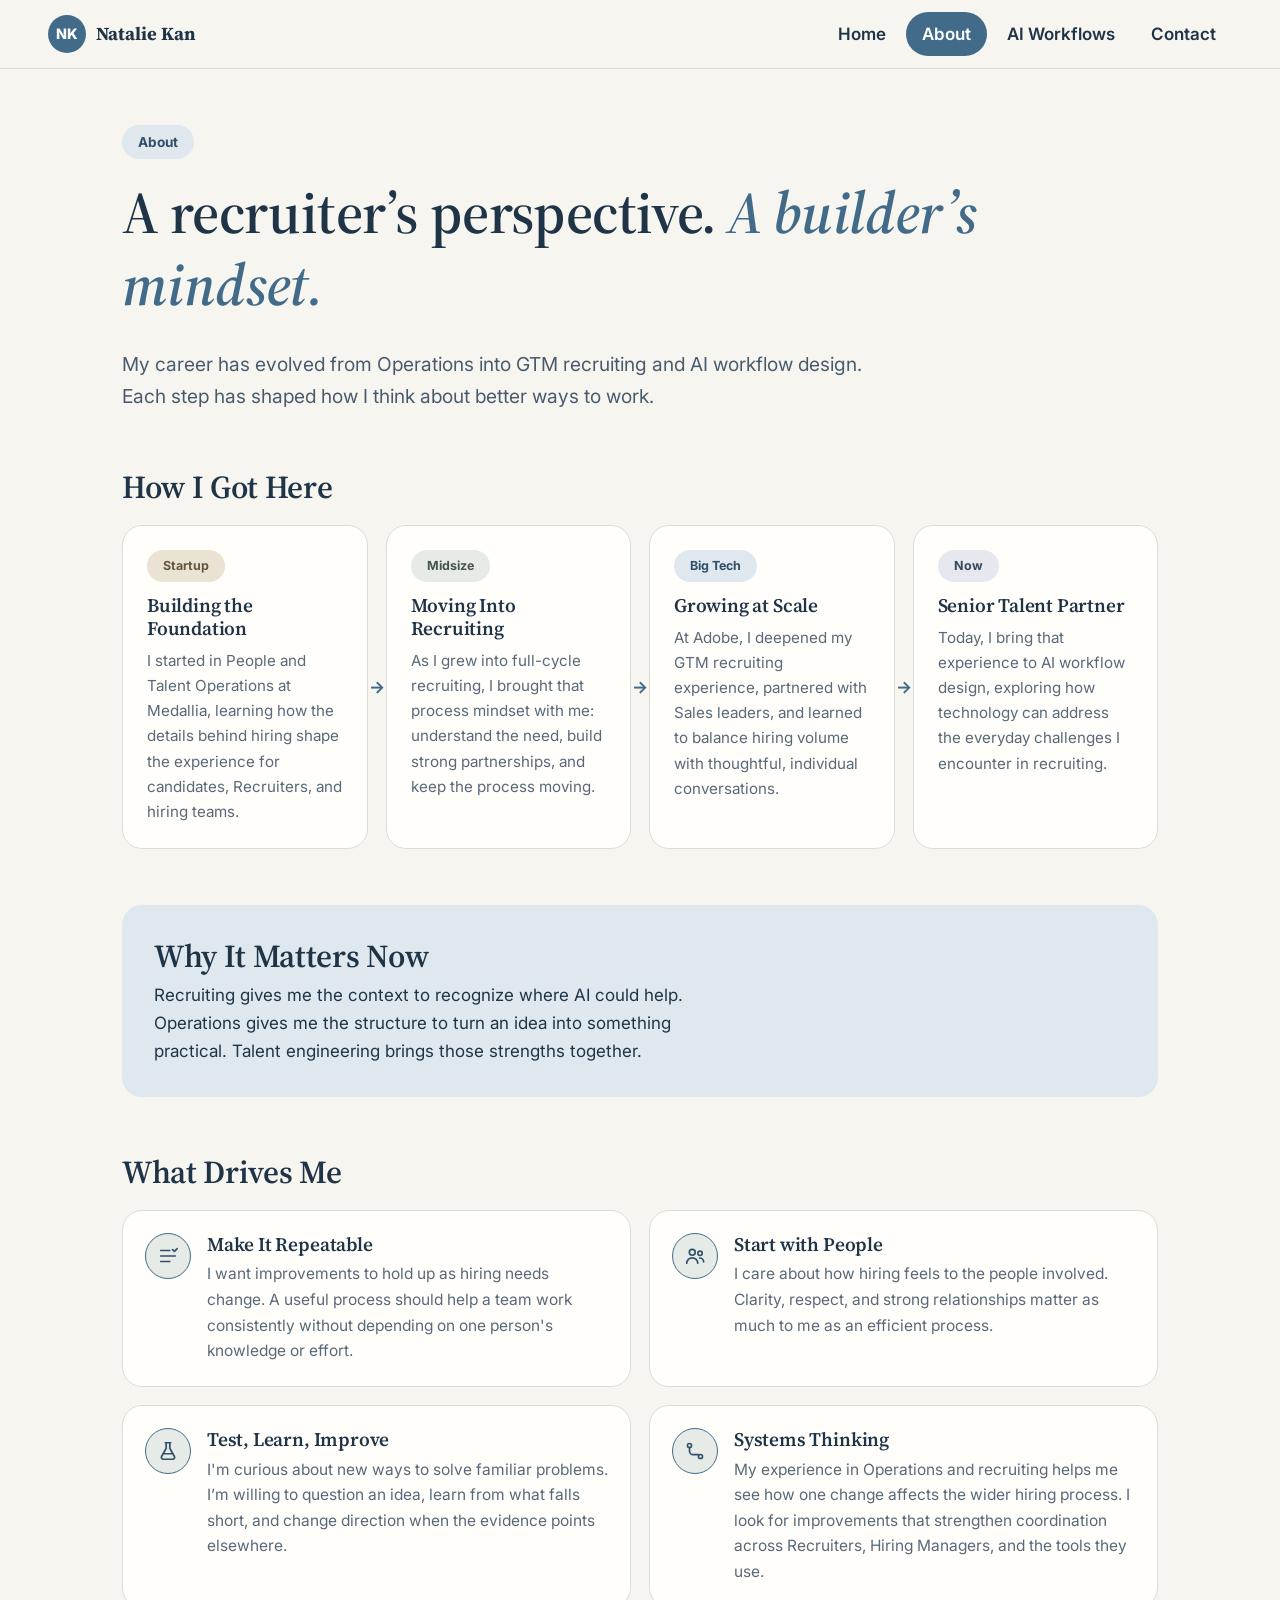
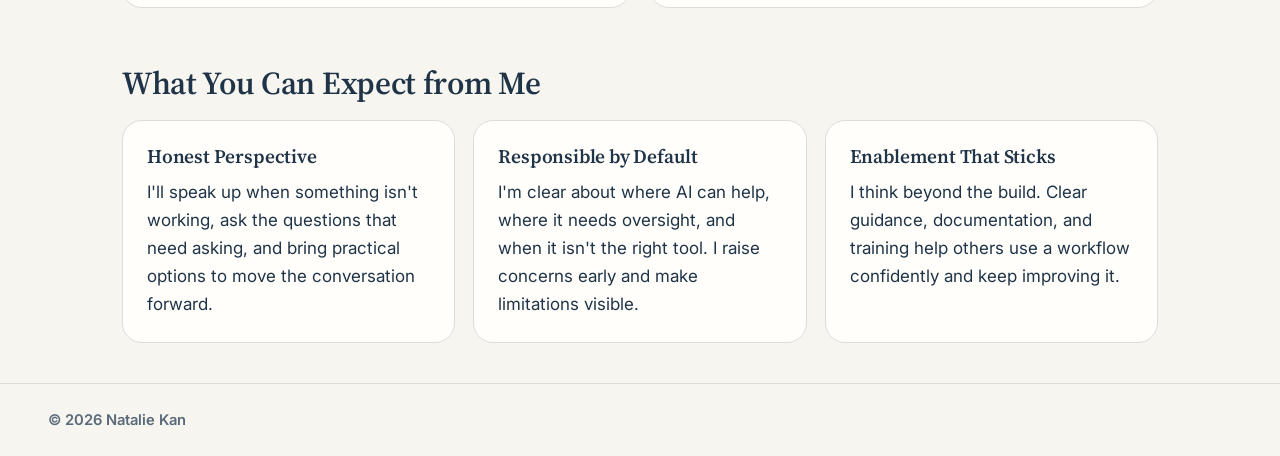
==== about.html @ 18d14772 "Add files via upload" ====
<!DOCTYPE html>
<html lang="en">
<head>
  <meta charset="utf-8">
  <meta name="viewport" content="width=device-width, initial-scale=1">
  <meta http-equiv="Content-Security-Policy" content="default-src 'none'; script-src 'sha256-a+ohD80d/8QOhUOA4mTrfms3q057b1ioPOe8fvslOIU='; style-src 'self'; img-src 'self' data:; font-src 'self' data:; connect-src 'none'; base-uri 'none'; form-action 'none'; object-src 'none'">
  <meta name="referrer" content="strict-origin-when-cross-origin">
  <title>About | Natalie Kan</title>
  <meta name="description" content="Meet Natalie Kan: a recruiter’s perspective and a builder’s mindset, with experience in Operations, GTM recruiting, and AI workflow design.">
  <meta property="og:type" content="website">
  <meta property="og:title" content="About | Natalie Kan">
  <meta property="og:description" content="Meet Natalie Kan: a recruiter’s perspective and a builder’s mindset, with experience in Operations, GTM recruiting, and AI workflow design.">
  <link rel="icon" href="data:image/svg+xml,%3Csvg%20xmlns%3D%22http%3A%2F%2Fwww.w3.org%2F2000%2Fsvg%22%20viewBox%3D%220%200%2064%2064%22%3E%3Crect%20width%3D%2264%22%20height%3D%2264%22%20rx%3D%2214%22%20fill%3D%22%23426B8A%22%2F%3E%3Ctext%20x%3D%2232%22%20y%3D%2243%22%20font-family%3D%22Arial%2Csans-serif%22%20font-weight%3D%22900%22%20font-size%3D%2230%22%20text-anchor%3D%22middle%22%20fill%3D%22%23FFFFFF%22%3ENK%3C%2Ftext%3E%3C%2Fsvg%3E">
  <link rel="stylesheet" href="style.css">
</head>
<body>
  <a class="skip" href="#main">Skip to content</a>
  <header class="top">
    <a class="logo" href="index.html" data-tab="home"><span class="logo-badge">NK</span><span class="logo-text">Natalie Kan</span></a>
    <nav class="tabs" aria-label="Main">
      <a href="index.html" data-tab="home">Home</a>
      <a href="about.html" data-tab="about" aria-current="page">About</a>
      <a href="ai-workflows.html" data-tab="workflows">AI Workflows</a>
      <a href="contact.html" data-tab="contact">Contact</a>
    </nav>
  </header>
  <main id="main">
    <section id="about" class="page" data-page="about" aria-labelledby="about-h">
      <span class="sticker s-coral">About</span>
      <h1 id="about-h">A recruiter’s perspective. <span class="hl">A builder’s mindset.</span></h1>
      <p class="lead">My career has evolved from Operations into GTM recruiting and AI workflow design. Each step has shaped how I think about better ways to work.</p>

      <h2 class="sec">How I Got Here</h2>
      <ol class="journey">
        <li class="card">
          <span class="sticker s-yellow">Startup</span>
          <h3>Building the Foundation</h3>
          <p>I started in People and Talent Operations at Medallia, learning how the details behind hiring shape the experience for candidates, Recruiters, and hiring teams.</p>
        </li>
        <li class="card">
          <span class="sticker s-teal">Midsize</span>
          <h3>Moving Into Recruiting</h3>
          <p>As I grew into full-cycle recruiting, I brought that process mindset with me: understand the need, build strong partnerships, and keep the process moving.</p>
        </li>
        <li class="card">
          <span class="sticker s-coral">Big Tech</span>
          <h3>Growing at Scale</h3>
          <p>At Adobe, I deepened my GTM recruiting experience, partnered with Sales leaders, and learned to balance hiring volume with thoughtful, individual conversations.</p>
        </li>
        <li class="card">
          <span class="sticker s-purple">Now</span>
          <h3>Senior Talent Partner</h3>
          <p>Today, I bring that experience to AI workflow design, exploring how technology can address the everyday challenges I encounter in recruiting.</p>
        </li>
      </ol>

      <div class="banner">
        <div>
          <h2>Why It Matters Now</h2>
          <p>Recruiting gives me the context to recognize where AI could help. Operations gives me the structure to turn an idea into something practical. Talent engineering brings those strengths together.</p>
        </div>
      </div>

      <h2 class="sec">What Drives Me</h2>
      <div class="drives">
        <article class="drive"><span class="drive-icon" aria-hidden="true"><svg viewBox="0 0 24 24" width="22" height="22" fill="none" stroke="currentColor" stroke-width="1.8" stroke-linecap="round" stroke-linejoin="round"><path d="M4 6h10M4 12h16M4 18h10"/><path d="M17 5l2 2 3-3"/></svg></span><div><h3>Make It Repeatable</h3><p>I want improvements to hold up as hiring needs change. A useful process should help a team work consistently without depending on one person's knowledge or effort.</p></div></article>
        <article class="drive"><span class="drive-icon" aria-hidden="true"><svg viewBox="0 0 24 24" width="22" height="22" fill="none" stroke="currentColor" stroke-width="1.8" stroke-linecap="round" stroke-linejoin="round"><circle cx="9" cy="8" r="3.2"/><path d="M3 20c0-3.3 2.7-6 6-6s6 2.7 6 6"/><circle cx="17.5" cy="9" r="2.4"/><path d="M17 14.2c2.4 0 4.4 1.9 4.4 4.3"/></svg></span><div><h3>Start with People</h3><p>I care about how hiring feels to the people involved. Clarity, respect, and strong relationships matter as much to me as an efficient process.</p></div></article>
        <article class="drive"><span class="drive-icon" aria-hidden="true"><svg viewBox="0 0 24 24" width="22" height="22" fill="none" stroke="currentColor" stroke-width="1.8" stroke-linecap="round" stroke-linejoin="round"><path d="M9 3h6M10 3v6l-5 9a2 2 0 0 0 1.8 3h10.4a2 2 0 0 0 1.8-3l-5-9V3"/><path d="M8 15h8"/></svg></span><div><h3>Test, Learn, Improve</h3><p>I'm curious about new ways to solve familiar problems. I’m willing to question an idea, learn from what falls short, and change direction when the evidence points elsewhere.</p></div></article>
        <article class="drive"><span class="drive-icon" aria-hidden="true"><svg viewBox="0 0 24 24" width="22" height="22" fill="none" stroke="currentColor" stroke-width="1.8" stroke-linecap="round" stroke-linejoin="round"><circle cx="6" cy="6" r="2.2"/><circle cx="18" cy="18" r="2.2"/><path d="M6 8.2V12a4 4 0 0 0 4 4h5.8"/></svg></span><div><h3>Systems Thinking</h3><p>My experience in Operations and recruiting helps me see how one change affects the wider hiring process. I look for improvements that strengthen coordination across Recruiters, Hiring Managers, and the tools they use.</p></div></article>
      </div>

      <h2 class="sec">What You Can Expect from Me</h2>
      <div class="cards three">
        <article class="card">
          <h3>Honest Perspective</h3>
          <p>I'll speak up when something isn't working, ask the questions that need asking, and bring practical options to move the conversation forward.</p>
        </article>
        <article class="card">
          <h3>Responsible by Default</h3>
          <p>I'm clear about where AI can help, where it needs oversight, and when it isn't the right tool. I raise concerns early and make limitations visible.</p>
        </article>
        <article class="card">
          <h3>Enablement That Sticks</h3>
          <p>I think beyond the build. Clear guidance, documentation, and training help others use a workflow confidently and keep improving it.</p>
        </article>
      </div>
    </section>
  </main>
  <footer class="foot">
    <span>© <span id="yr">2026</span> Natalie Kan</span>
  </footer>
  <script>(function () {
  'use strict';
  var year = document.getElementById('yr');
  if (year) { year.textContent = String(new Date().getFullYear()); }
  var dialog = document.getElementById('sample-dialog');
  if (!dialog) { return; }
  var fullImage = dialog.querySelector('.sample-dialog-image');
  var title = document.getElementById('sample-dialog-title');
  document.querySelectorAll('.wf-preview-link').forEach(function (button) {
    button.addEventListener('click', function () {
      var image = button.querySelector('img');
      fullImage.src = image.src;
      fullImage.alt = image.alt;
      title.textContent = button.closest('.wf').querySelector('h2').textContent;
      dialog.showModal();
    });
  });
  dialog.querySelector('.sample-dialog-close').addEventListener('click', function () { dialog.close(); });
  dialog.addEventListener('click', function (event) { if (event.target === dialog) { dialog.close(); } });
})();</script>
</body>
</html>
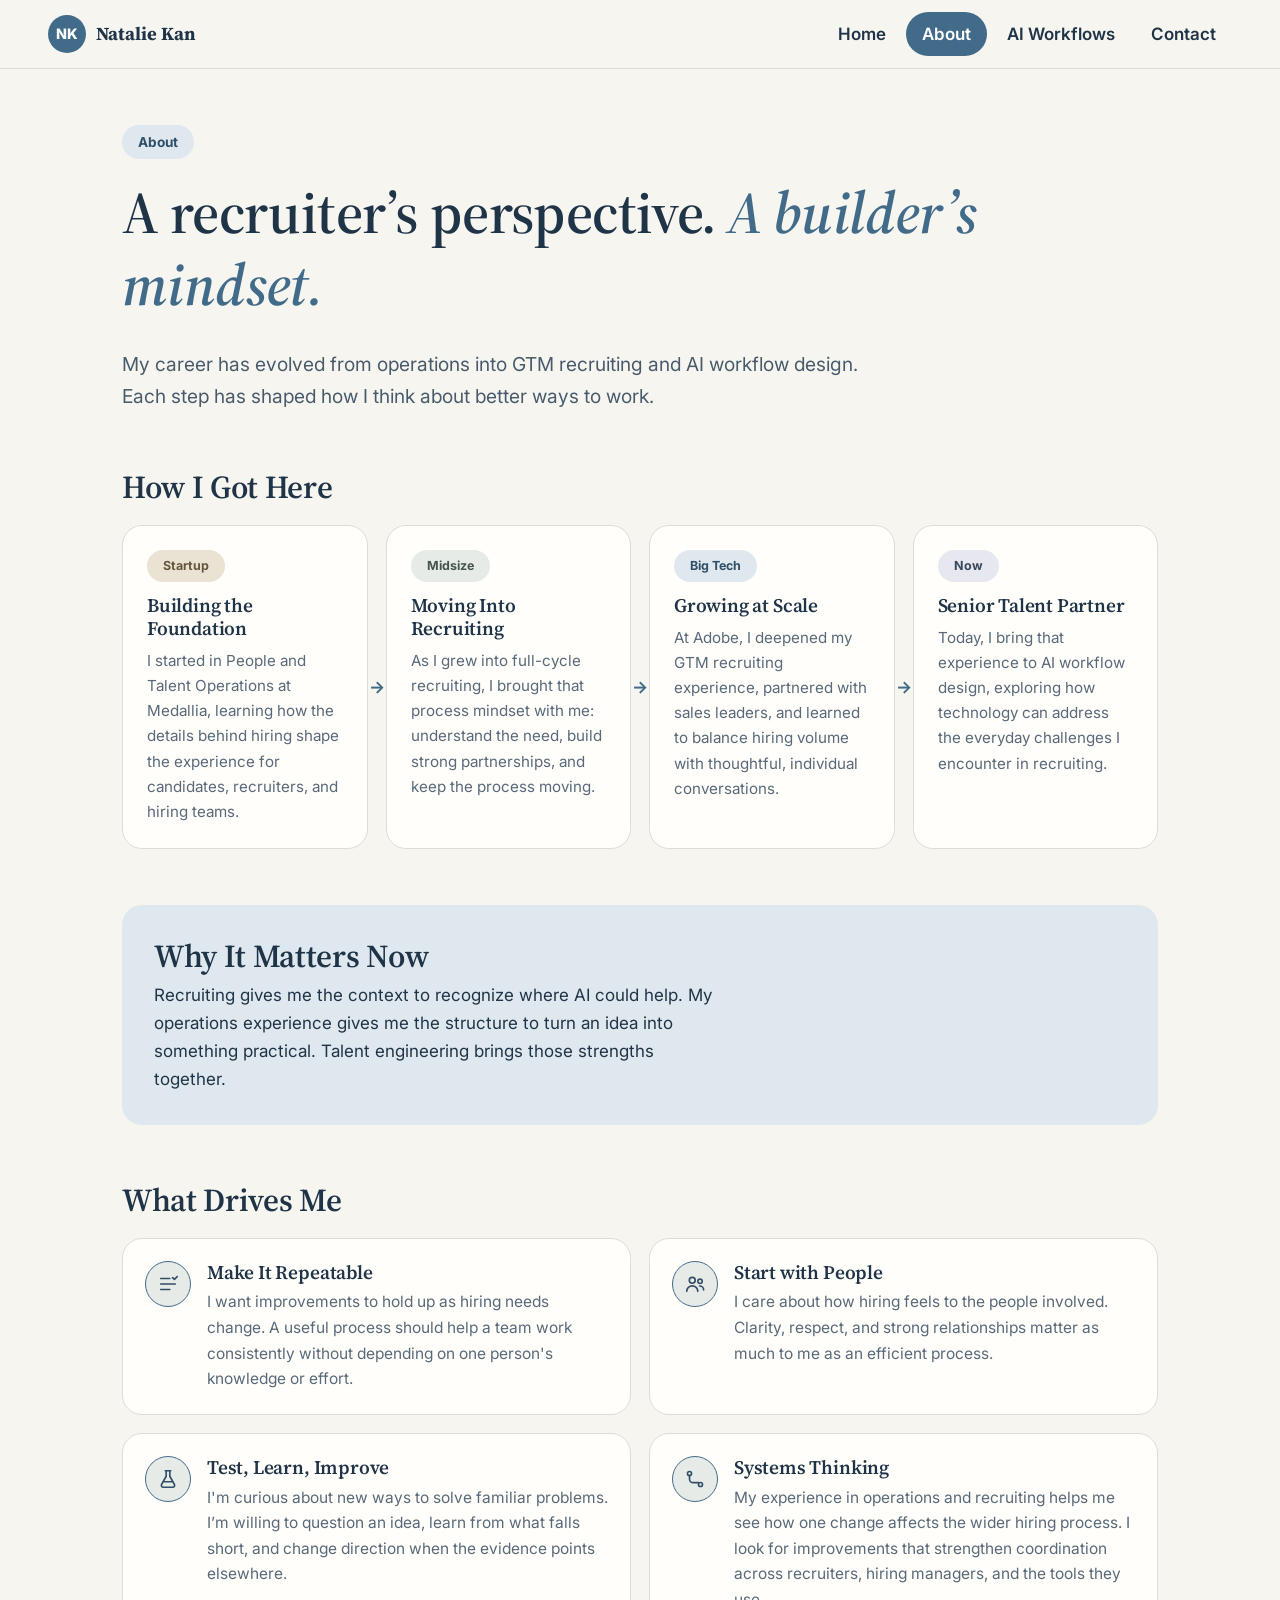
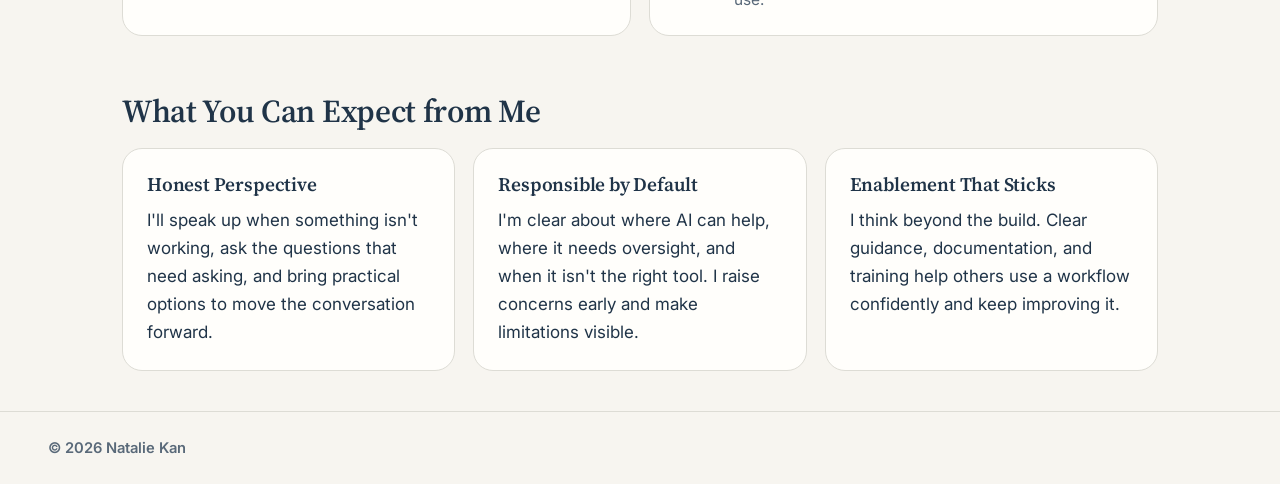
==== commit dc1317b8: "Add files via upload" ====
--- a/about.html
+++ b/about.html
@@ -6,10 +6,10 @@
   <meta http-equiv="Content-Security-Policy" content="default-src 'none'; script-src 'sha256-a+ohD80d/8QOhUOA4mTrfms3q057b1ioPOe8fvslOIU='; style-src 'self'; img-src 'self' data:; font-src 'self' data:; connect-src 'none'; base-uri 'none'; form-action 'none'; object-src 'none'">
   <meta name="referrer" content="strict-origin-when-cross-origin">
   <title>About | Natalie Kan</title>
-  <meta name="description" content="Meet Natalie Kan: a recruiter’s perspective and a builder’s mindset, with experience in Operations, GTM recruiting, and AI workflow design.">
+  <meta name="description" content="Meet Natalie Kan: a recruiter’s perspective and a builder’s mindset, with experience in operations, GTM recruiting, and AI workflow design.">
   <meta property="og:type" content="website">
   <meta property="og:title" content="About | Natalie Kan">
-  <meta property="og:description" content="Meet Natalie Kan: a recruiter’s perspective and a builder’s mindset, with experience in Operations, GTM recruiting, and AI workflow design.">
+  <meta property="og:description" content="Meet Natalie Kan: a recruiter’s perspective and a builder’s mindset, with experience in operations, GTM recruiting, and AI workflow design.">
   <link rel="icon" href="data:image/svg+xml,%3Csvg%20xmlns%3D%22http%3A%2F%2Fwww.w3.org%2F2000%2Fsvg%22%20viewBox%3D%220%200%2064%2064%22%3E%3Crect%20width%3D%2264%22%20height%3D%2264%22%20rx%3D%2214%22%20fill%3D%22%23426B8A%22%2F%3E%3Ctext%20x%3D%2232%22%20y%3D%2243%22%20font-family%3D%22Arial%2Csans-serif%22%20font-weight%3D%22900%22%20font-size%3D%2230%22%20text-anchor%3D%22middle%22%20fill%3D%22%23FFFFFF%22%3ENK%3C%2Ftext%3E%3C%2Fsvg%3E">
   <link rel="stylesheet" href="style.css">
 </head>
@@ -28,14 +28,14 @@
     <section id="about" class="page" data-page="about" aria-labelledby="about-h">
       <span class="sticker s-coral">About</span>
       <h1 id="about-h">A recruiter’s perspective. <span class="hl">A builder’s mindset.</span></h1>
-      <p class="lead">My career has evolved from Operations into GTM recruiting and AI workflow design. Each step has shaped how I think about better ways to work.</p>
+      <p class="lead">My career has evolved from operations into GTM recruiting and AI workflow design. Each step has shaped how I think about better ways to work.</p>
 
       <h2 class="sec">How I Got Here</h2>
       <ol class="journey">
         <li class="card">
           <span class="sticker s-yellow">Startup</span>
           <h3>Building the Foundation</h3>
-          <p>I started in People and Talent Operations at Medallia, learning how the details behind hiring shape the experience for candidates, Recruiters, and hiring teams.</p>
+          <p>I started in People and Talent Operations at Medallia, learning how the details behind hiring shape the experience for candidates, recruiters, and hiring teams.</p>
         </li>
         <li class="card">
           <span class="sticker s-teal">Midsize</span>
@@ -45,7 +45,7 @@
         <li class="card">
           <span class="sticker s-coral">Big Tech</span>
           <h3>Growing at Scale</h3>
-          <p>At Adobe, I deepened my GTM recruiting experience, partnered with Sales leaders, and learned to balance hiring volume with thoughtful, individual conversations.</p>
+          <p>At Adobe, I deepened my GTM recruiting experience, partnered with sales leaders, and learned to balance hiring volume with thoughtful, individual conversations.</p>
         </li>
         <li class="card">
           <span class="sticker s-purple">Now</span>
@@ -57,7 +57,7 @@
       <div class="banner">
         <div>
           <h2>Why It Matters Now</h2>
-          <p>Recruiting gives me the context to recognize where AI could help. Operations gives me the structure to turn an idea into something practical. Talent engineering brings those strengths together.</p>
+          <p>Recruiting gives me the context to recognize where AI could help. My operations experience gives me the structure to turn an idea into something practical. Talent engineering brings those strengths together.</p>
         </div>
       </div>
 
@@ -66,7 +66,7 @@
         <article class="drive"><span class="drive-icon" aria-hidden="true"><svg viewBox="0 0 24 24" width="22" height="22" fill="none" stroke="currentColor" stroke-width="1.8" stroke-linecap="round" stroke-linejoin="round"><path d="M4 6h10M4 12h16M4 18h10"/><path d="M17 5l2 2 3-3"/></svg></span><div><h3>Make It Repeatable</h3><p>I want improvements to hold up as hiring needs change. A useful process should help a team work consistently without depending on one person's knowledge or effort.</p></div></article>
         <article class="drive"><span class="drive-icon" aria-hidden="true"><svg viewBox="0 0 24 24" width="22" height="22" fill="none" stroke="currentColor" stroke-width="1.8" stroke-linecap="round" stroke-linejoin="round"><circle cx="9" cy="8" r="3.2"/><path d="M3 20c0-3.3 2.7-6 6-6s6 2.7 6 6"/><circle cx="17.5" cy="9" r="2.4"/><path d="M17 14.2c2.4 0 4.4 1.9 4.4 4.3"/></svg></span><div><h3>Start with People</h3><p>I care about how hiring feels to the people involved. Clarity, respect, and strong relationships matter as much to me as an efficient process.</p></div></article>
         <article class="drive"><span class="drive-icon" aria-hidden="true"><svg viewBox="0 0 24 24" width="22" height="22" fill="none" stroke="currentColor" stroke-width="1.8" stroke-linecap="round" stroke-linejoin="round"><path d="M9 3h6M10 3v6l-5 9a2 2 0 0 0 1.8 3h10.4a2 2 0 0 0 1.8-3l-5-9V3"/><path d="M8 15h8"/></svg></span><div><h3>Test, Learn, Improve</h3><p>I'm curious about new ways to solve familiar problems. I’m willing to question an idea, learn from what falls short, and change direction when the evidence points elsewhere.</p></div></article>
-        <article class="drive"><span class="drive-icon" aria-hidden="true"><svg viewBox="0 0 24 24" width="22" height="22" fill="none" stroke="currentColor" stroke-width="1.8" stroke-linecap="round" stroke-linejoin="round"><circle cx="6" cy="6" r="2.2"/><circle cx="18" cy="18" r="2.2"/><path d="M6 8.2V12a4 4 0 0 0 4 4h5.8"/></svg></span><div><h3>Systems Thinking</h3><p>My experience in Operations and recruiting helps me see how one change affects the wider hiring process. I look for improvements that strengthen coordination across Recruiters, Hiring Managers, and the tools they use.</p></div></article>
+        <article class="drive"><span class="drive-icon" aria-hidden="true"><svg viewBox="0 0 24 24" width="22" height="22" fill="none" stroke="currentColor" stroke-width="1.8" stroke-linecap="round" stroke-linejoin="round"><circle cx="6" cy="6" r="2.2"/><circle cx="18" cy="18" r="2.2"/><path d="M6 8.2V12a4 4 0 0 0 4 4h5.8"/></svg></span><div><h3>Systems Thinking</h3><p>My experience in operations and recruiting helps me see how one change affects the wider hiring process. I look for improvements that strengthen coordination across recruiters, hiring managers, and the tools they use.</p></div></article>
       </div>
 
       <h2 class="sec">What You Can Expect from Me</h2>
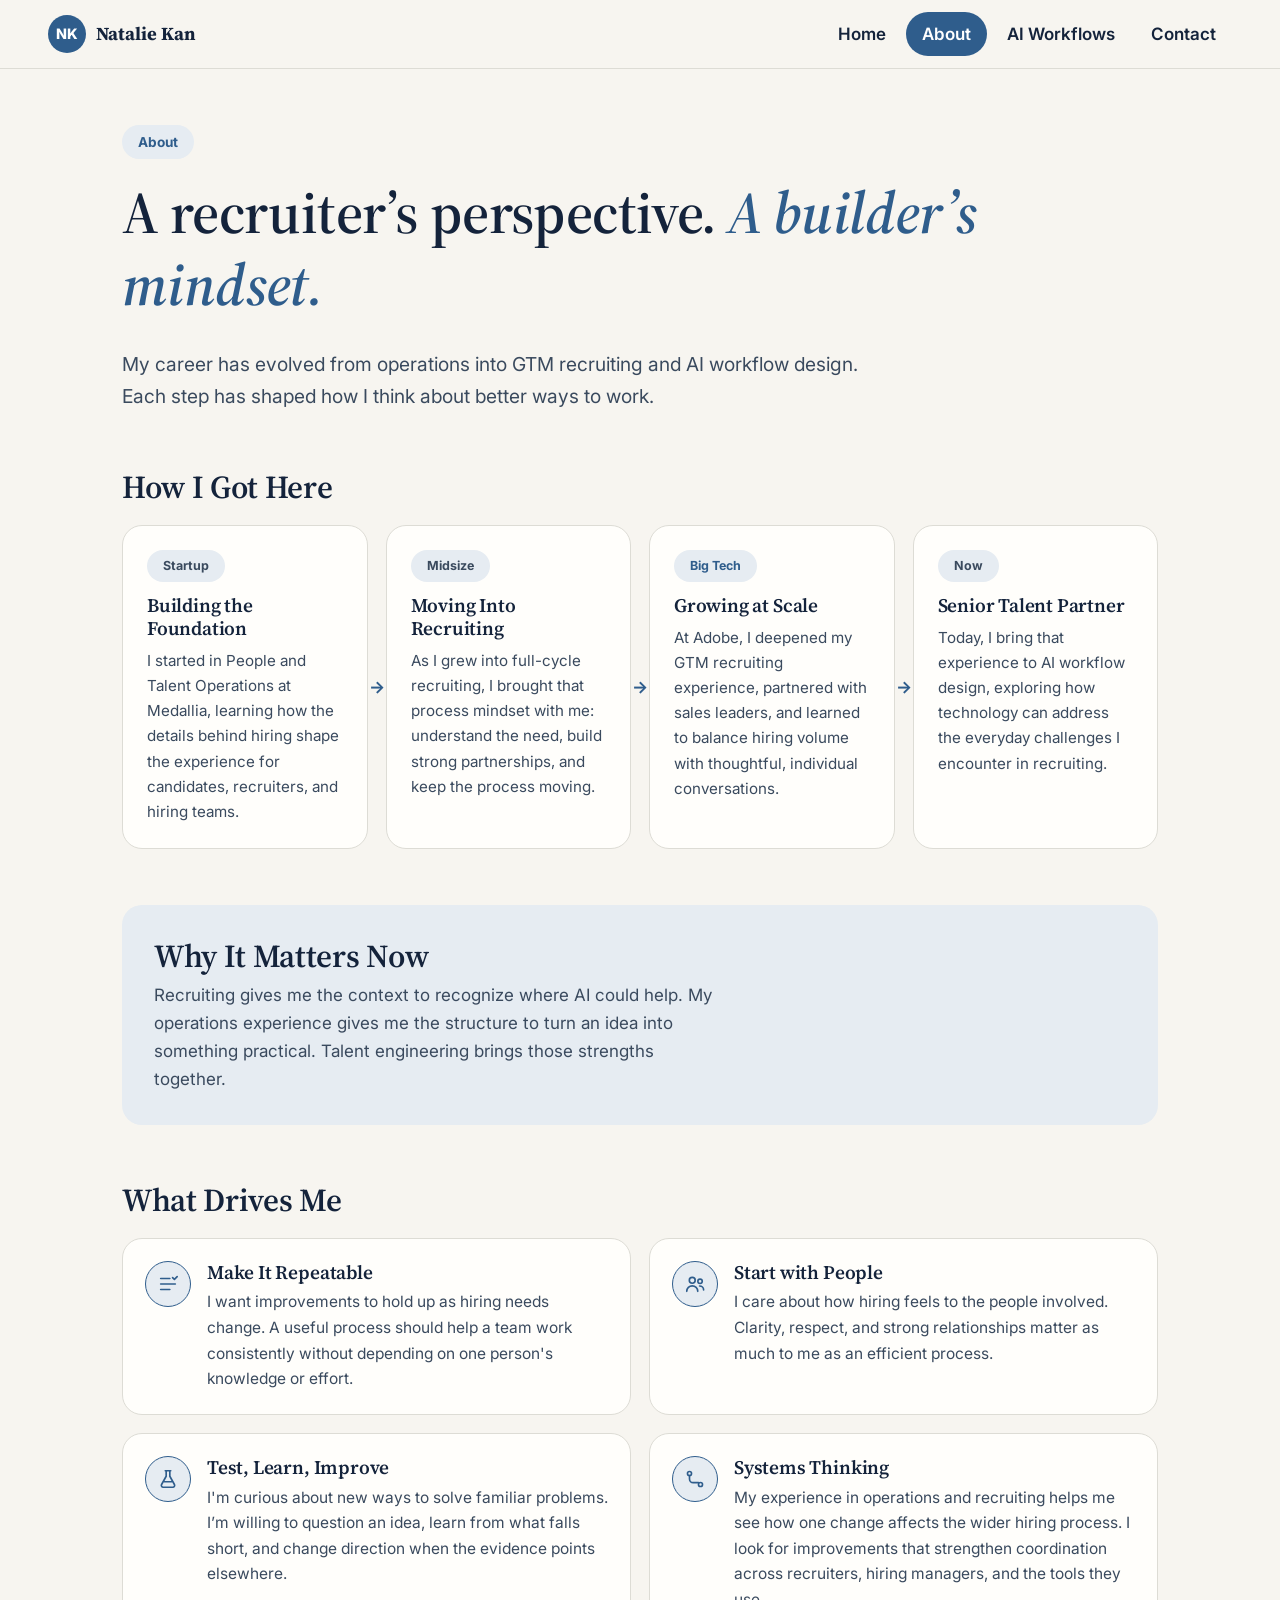
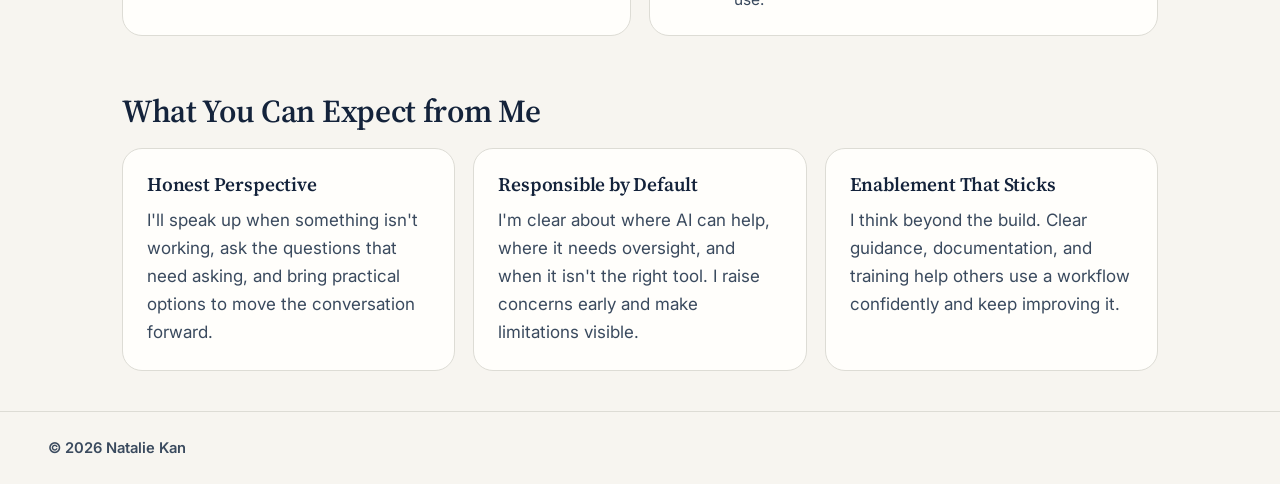
==== commit 40cffe58: "Add files via upload" ====
--- a/about.html
+++ b/about.html
@@ -11,7 +11,7 @@
   <meta property="og:title" content="About | Natalie Kan">
   <meta property="og:description" content="Meet Natalie Kan: a recruiter’s perspective and a builder’s mindset, with experience in operations, GTM recruiting, and AI workflow design.">
   <link rel="icon" href="data:image/svg+xml,%3Csvg%20xmlns%3D%22http%3A%2F%2Fwww.w3.org%2F2000%2Fsvg%22%20viewBox%3D%220%200%2064%2064%22%3E%3Crect%20width%3D%2264%22%20height%3D%2264%22%20rx%3D%2214%22%20fill%3D%22%23426B8A%22%2F%3E%3Ctext%20x%3D%2232%22%20y%3D%2243%22%20font-family%3D%22Arial%2Csans-serif%22%20font-weight%3D%22900%22%20font-size%3D%2230%22%20text-anchor%3D%22middle%22%20fill%3D%22%23FFFFFF%22%3ENK%3C%2Ftext%3E%3C%2Fsvg%3E">
-  <link rel="stylesheet" href="style.css">
+  <link rel="stylesheet" href="style.css?v=blue-20261104">
 </head>
 <body>
   <a class="skip" href="#main">Skip to content</a>
--- a/style.css
+++ b/style.css
@@ -5,14 +5,15 @@
 :root{
   --bg:#F7F5F0;
   --card:#FFFEFB;
-  --ink:#203448;
-  --muted:#596979;
+  --ink:#14233B;
+  --body:#3A4A5E;
+  --muted:#3A4A5E;
   --line:#DDDCD5;
-  --terra:#426B8A;
-  --terra-dark:#304F68;
-  --peach:#DFE8EE;
-  --sage:#E7EBE7;
-  --mustard:#EAE2D3;
+  --terra:#2F5D8C;
+  --terra-dark:#2F5D8C;
+  --peach:#E6ECF2;
+  --sage:#E6ECF2;
+  --mustard:#E6ECF2;
   --r:20px;
   --shadow:0 8px 24px rgba(32,52,72,.07);
   --font:"Inter","Segoe UI",system-ui,-apple-system,sans-serif;
@@ -21,9 +22,9 @@
 }
 *{box-sizing:border-box}
 html{scroll-behavior:smooth}
-body{margin:0;background:var(--bg);color:var(--ink);font-family:var(--font);font-size:17px;line-height:1.65;-webkit-font-smoothing:antialiased}
-a{color:inherit}
-h1,h2,h3{font-family:var(--serif);line-height:1.15;margin:0 0 .5em;letter-spacing:-.01em}
+body{margin:0;background:var(--bg);color:var(--body);font-family:var(--font);font-size:17px;line-height:1.65;-webkit-font-smoothing:antialiased}
+a{color:var(--terra)}
+h1,h2,h3{color:var(--ink);font-family:var(--serif);line-height:1.15;margin:0 0 .5em;letter-spacing:-.01em}
 h1{font-size:clamp(2.2rem,5.2vw,3.7rem);font-weight:700}
 h2{font-size:clamp(1.5rem,2.7vw,2rem);font-weight:700}
 h3{font-size:1.2rem;font-weight:700}
@@ -34,11 +35,11 @@
 :focus-visible{outline:3px solid var(--terra);outline-offset:3px}
 
 .top{position:sticky;top:0;z-index:20;display:flex;justify-content:space-between;align-items:center;gap:12px;flex-wrap:wrap;padding:12px clamp(16px,4vw,48px);background:rgba(247,245,240,.97);border-bottom:1.5px solid var(--line)}
-.logo{display:flex;align-items:center;gap:10px;text-decoration:none;font-weight:700}
+.logo{color:var(--ink);display:flex;align-items:center;gap:10px;text-decoration:none;font-weight:700}
 .logo-badge{display:grid;place-items:center;width:38px;height:38px;background:var(--terra);color:#fff;border-radius:50%;font-weight:800;font-size:.9rem}
 .logo-text{font-family:var(--serif);font-size:1.15rem}
 .tabs{display:flex;gap:4px;flex-wrap:wrap}
-.tabs a{text-decoration:none;font-weight:600;padding:8px 16px;border-radius:999px;transition:background .15s,color .15s}
+.tabs a{color:var(--ink);text-decoration:none;font-weight:600;padding:8px 16px;border-radius:999px;transition:background .15s,color .15s}
 .tabs a:hover{background:var(--peach)}
 .tabs a[aria-current="page"]{background:var(--terra);color:#fff}
 
@@ -48,18 +49,18 @@
 @keyframes rise{from{opacity:0;transform:translateY(12px)}to{opacity:1;transform:none}}
 
 .sticker{display:inline-block;font-weight:700;font-size:.85rem;padding:6px 16px;border-radius:999px;background:var(--peach);color:var(--terra-dark);margin-bottom:18px}
-.s-yellow{background:var(--mustard);color:#65563D}
+.s-yellow{background:var(--mustard);color:var(--body)}
 .s-coral{background:var(--peach);color:var(--terra-dark)}
-.s-teal{background:var(--sage);color:#46564C}
-.s-purple{background:#E7E8EF;color:#36475D}
+.s-teal{background:var(--sage);color:var(--body)}
+.s-purple{background:#E6ECF2;color:var(--body)}
 .hl{color:var(--terra);font-style:italic}
-.lead{font-size:1.2rem;max-width:62ch;color:#485B6C}
+.lead{font-size:1.2rem;max-width:62ch;color:var(--body)}
 
 .btn{display:inline-block;font-weight:700;text-decoration:none;padding:13px 26px;border-radius:999px;transition:transform .15s,box-shadow .15s,background .15s}
 .btn:hover{transform:translateY(-2px);box-shadow:var(--shadow)}
 .btn-dark{background:var(--terra);color:#fff}
 .btn-dark:hover{background:var(--terra-dark)}
-.btn-line{background:transparent;border:2px solid var(--ink)}
+.btn-line{color:var(--ink);background:transparent;border:2px solid var(--ink)}
 .cta-row{display:flex;gap:12px;flex-wrap:wrap;margin:26px 0}
 
 .chips{list-style:none;padding:0;margin:0;display:flex;flex-wrap:wrap;gap:8px}
@@ -68,9 +69,9 @@
 
 .hero{display:grid;grid-template-columns:1.2fr .8fr;gap:40px;align-items:center}
 .portrait-wrap{position:relative;max-width:360px;justify-self:center;width:100%}
-.portrait{position:relative;aspect-ratio:4/5;border-radius:200px 200px 28px 28px;background:var(--peach);display:grid;place-items:center;overflow:hidden;box-shadow:var(--shadow)}
+.portrait{position:relative;aspect-ratio:4/5;border-radius:200px 200px 28px 28px;background:var(--peach);display:grid;place-items:center;overflow:hidden;box-shadow:0 4px 14px rgba(47,93,140,.15)}
 .portrait::before{content:"NK";font-family:var(--serif);font-size:5rem;font-weight:700;color:var(--terra)}
-.portrait::after{content:"";position:absolute;inset:0;background:url("[data-uri]") center/cover no-repeat}
+.portrait::after{content:"";position:absolute;inset:0;background:url("[data-uri]